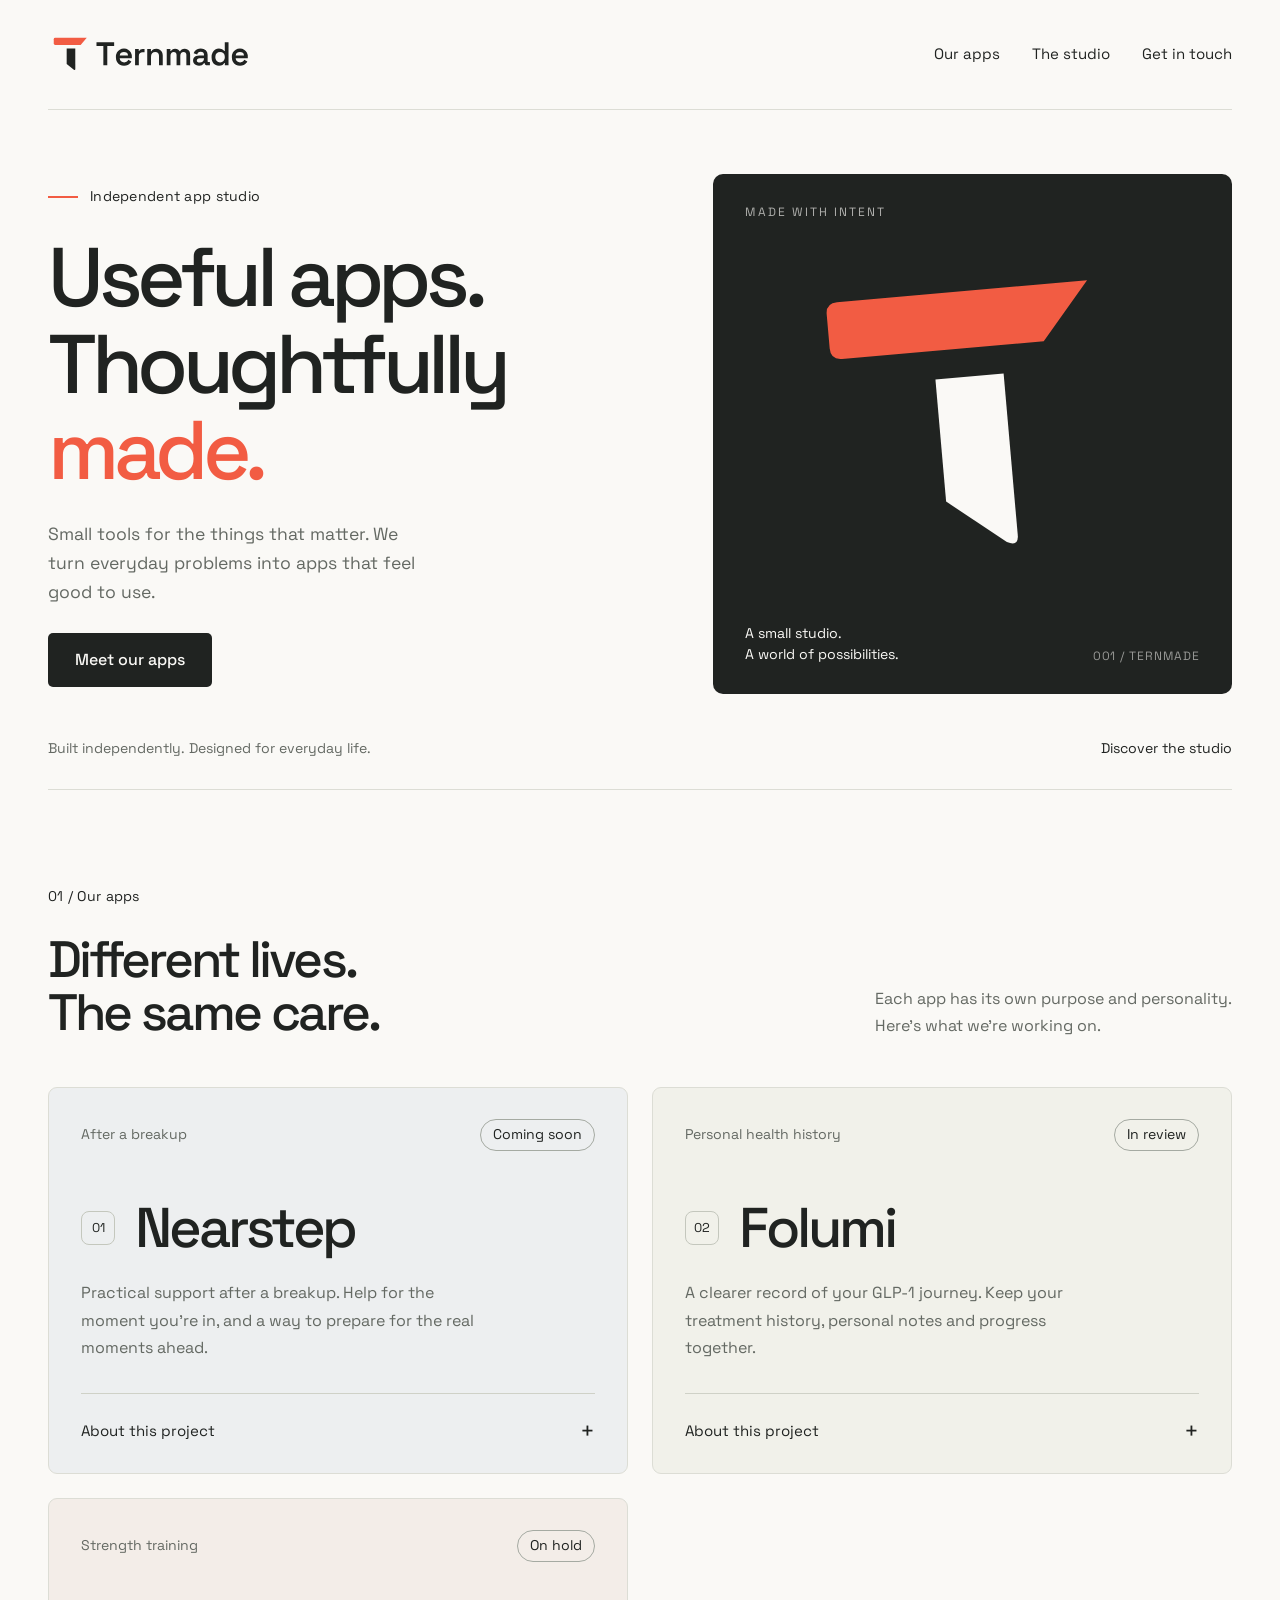
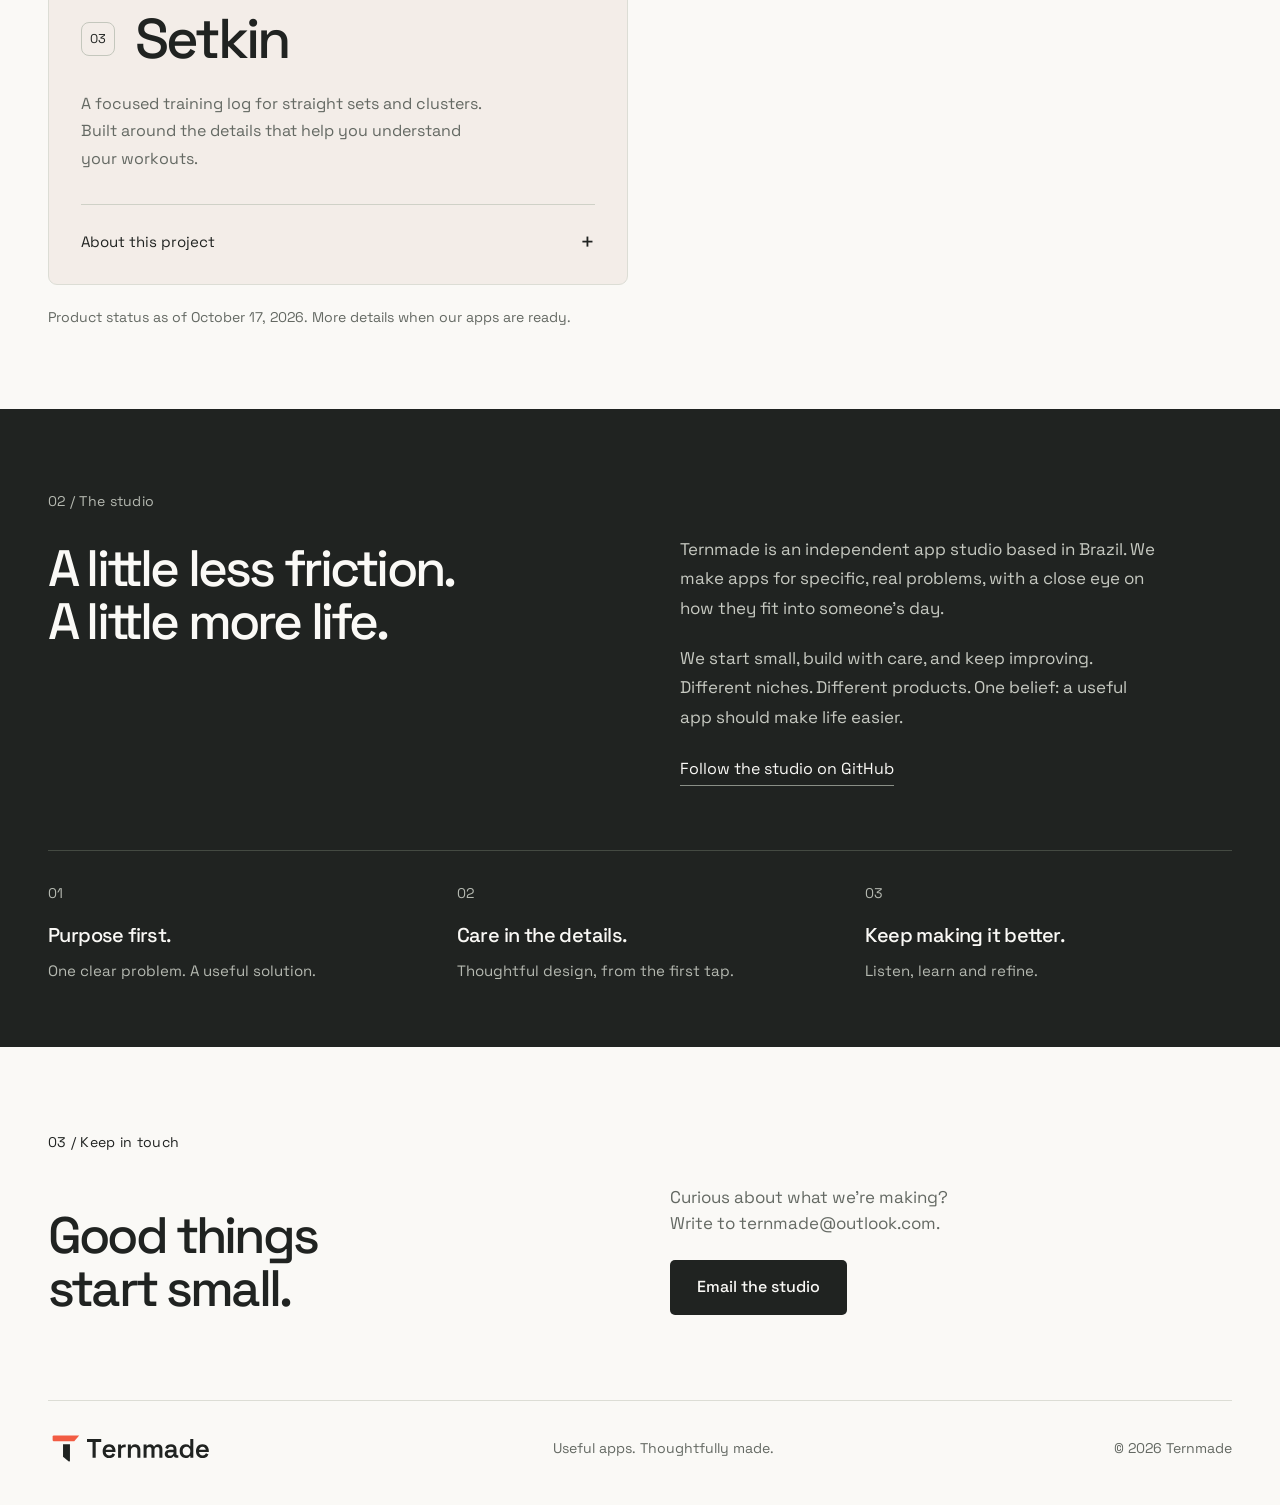
==== index.html @ 72290dca "Publish the studio site" ====
<!doctype html>
<html lang="en">
<head>
  <meta charset="utf-8">
  <meta name="viewport" content="width=device-width, initial-scale=1">
  <meta name="theme-color" content="#202321">
  <meta name="description" content="Ternmade is an independent app studio making useful, thoughtfully designed apps for everyday life.">
  <meta property="og:title" content="Ternmade — Independent app studio">
  <meta property="og:description" content="Useful apps. Thoughtfully made.">
  <meta property="og:type" content="website">
  <title>Ternmade — Independent app studio</title>
  <link rel="icon" href="assets/brand/favicon.svg" type="image/svg+xml">
  <link rel="apple-touch-icon" href="assets/brand/favicon-180.png">
  <link rel="preload" href="assets/fonts/SpaceGrotesk.ttf" as="font" type="font/ttf" crossorigin>
  <link rel="stylesheet" href="style.css">
  <script src="site.js" defer></script>
</head>
<body>
  <a class="skip" href="#main">Skip to content</a>
  <header class="header wrap">
    <a class="brand" href="#" aria-label="Ternmade home"><img src="assets/brand/logo-dark.svg" alt="Ternmade" width="253" height="58"></a>
    <nav aria-label="Main navigation"><a href="#work">Our apps</a><a href="#studio">The studio</a><a href="#contact">Get in touch</a></nav>
  </header>
  <main id="main">
    <section class="hero wrap" aria-labelledby="hero-title">
      <div class="hero-copy">
        <p class="eyebrow"><span class="mini-rule"></span> Independent app studio</p>
        <h1 id="hero-title">Useful apps.<br>Thoughtfully<br><span class="accent">made.</span></h1>
        <p class="intro">Small tools for the things that matter. We turn everyday problems into apps that feel good to use.</p>
        <a class="button" href="#work">Meet our apps</a>
      </div>
      <div class="hero-mark" aria-hidden="true">
        <span class="mark-label">MADE WITH INTENT</span>
        <svg class="large-mark" viewBox="0 0 128 128" focusable="false"><path class="wing" fill="#F25C43" d="M20 22H108L91 42H20Q16 42 16 38V26Q16 22 20 22Z"/><path fill="#FAF9F6" d="M52 52H76V109Q76 113 72 111L52 95Z"/></svg>
        <div class="mark-footer"><span>A small studio.<br>A world of possibilities.</span><span class="edition">001 / TERNMADE</span></div>
      </div>
      <div class="hero-base"><span>Built independently. Designed for everyday life.</span><a href="#studio">Discover the studio</a></div>
    </section>
    <section id="work" class="work wrap" aria-labelledby="work-title">
      <div class="section-head"><p class="eyebrow">01 / Our apps</p><h2 id="work-title">Different lives.<br>The same care.</h2><p>Each app has its own purpose and personality.<br>Here’s what we’re working on.</p></div>
      <div class="projects">
        <article class="project nearstep">
          <div class="project-top"><span class="project-category">After a breakup</span><span class="status">Coming soon</span></div>
          <div class="project-name"><span class="project-number">01</span><h3>Nearstep</h3></div>
          <p>Practical support after a breakup. Help for the moment you’re in, and a way to prepare for the real moments ahead.</p>
          <details><summary>About this project</summary><div class="details-content"><p>Preparing for the App Store and Google Play. Not available for download yet.</p><p>Nearstep is not therapy, medical care or emergency support. <a href="https://ternmade.github.io/nearstep/">Support and privacy</a>.</p></div></details>
        </article>
        <article class="project folumi">
          <div class="project-top"><span class="project-category">Personal health history</span><span class="status">In review</span></div>
          <div class="project-name"><span class="project-number">02</span><h3>Folumi</h3></div>
          <p>A clearer record of your GLP-1 journey. Keep your treatment history, personal notes and progress together.</p>
          <details><summary>About this project</summary><div class="details-content"><p>Submitted to the App Store for review on October 17, 2026. Not available for download yet.</p><p>Folumi is a personal record and does not replace care from a health professional. <a href="https://ternmade.github.io/folumi/">Support and privacy</a>.</p></div></details>
        </article>
        <article class="project setkin">
          <div class="project-top"><span class="project-category">Strength training</span><span class="status">On hold</span></div>
          <div class="project-name"><span class="project-number">03</span><h3>Setkin</h3></div>
          <p>A focused training log for straight sets and clusters. Built around the details that help you understand your workouts.</p>
          <details><summary>About this project</summary><div class="details-content"><p>The first local prototype is preserved while we focus on Nearstep and Folumi. Setkin is not available for public download.</p><p>The name and product direction may evolve as development resumes.</p></div></details>
        </article>
      </div>
      <p class="portfolio-note">Product status as of October 17, 2026. More details when our apps are ready.</p>
    </section>
    <section id="studio" class="studio" aria-labelledby="studio-title">
      <div class="wrap studio-grid">
        <div><p class="eyebrow">02 / The studio</p><h2 id="studio-title">A little less friction.<br>A little more life.</h2></div>
        <div class="studio-copy"><p>Ternmade is an independent app studio based in Brazil. We make apps for specific, real problems, with a close eye on how they fit into someone’s day.</p><p>We start small, build with care, and keep improving. Different niches. Different products. One belief: a useful app should make life easier.</p><a class="text-link" href="https://github.com/Ternmade" target="_blank" rel="noopener noreferrer">Follow the studio on GitHub</a></div>
      </div>
      <div class="wrap principles"><div><span class="principle-number">01</span><h3>Purpose first.</h3><p>One clear problem. A useful solution.</p></div><div><span class="principle-number">02</span><h3>Care in the details.</h3><p>Thoughtful design, from the first tap.</p></div><div><span class="principle-number">03</span><h3>Keep making it better.</h3><p>Listen, learn and refine.</p></div></div>
    </section>
    <section id="contact" class="contact wrap" aria-labelledby="contact-title">
      <p class="eyebrow">03 / Keep in touch</p><div class="contact-row"><h2 id="contact-title">Good things<br>start small.</h2><div><p>Curious about what we’re making?<br>Write to <a href="mailto:ternmade@outlook.com">ternmade@outlook.com</a>.</p><a class="button" href="mailto:ternmade@outlook.com">Email the studio</a></div></div>
    </section>
  </main>
  <footer class="footer wrap"><a href="#" aria-label="Back to top"><img src="assets/brand/logo-dark.svg" width="195" height="44" alt="Ternmade"></a><span>Useful apps. Thoughtfully made.</span><small>© 2026 Ternmade</small></footer>
</body>
</html>
---- style.css ----
@font-face{font-family:Space;src:url('assets/fonts/SpaceGrotesk.ttf') format('truetype');font-weight:300 700;font-display:swap}
:root{--ink:#202321;--paper:#FAF9F6;--coral:#F25C43;--muted:#646963;--line:#DCDDD5;--font:Space,Arial,sans-serif}
*{box-sizing:border-box}html{scroll-behavior:smooth;scroll-padding-top:2rem}body{margin:0;background:var(--paper);color:var(--ink);font-family:var(--font);font-size:1rem;line-height:1.55}a{color:inherit;text-decoration:none}button,a,summary{-webkit-tap-highlight-color:transparent}a:focus-visible,summary:focus-visible{outline:3px solid var(--coral);outline-offset:5px}img{max-width:100%;display:block;height:auto}h1,h2,h3,p{margin:0}h1,h2,h3{font-weight:500;line-height:1.04}h1{font-size:clamp(3.5rem,6.5vw,6.25rem);letter-spacing:-.065em}h2{font-size:clamp(2.4rem,4vw,3.8rem);letter-spacing:-.055em}h3{font-size:1.4rem;letter-spacing:-.03em}.wrap{width:min(1216px,calc(100% - 96px));margin-inline:auto}.header{display:flex;align-items:center;justify-content:space-between;padding-block:30px;border-bottom:1px solid var(--line)}.brand{width:205px}.header nav{display:flex;gap:32px;font-size:.94rem}.header nav a{border-bottom:1px solid transparent;padding-block:6px}.header nav a:hover{border-color:var(--ink)}.skip{position:absolute;top:-100px;left:1rem;z-index:9;background:var(--ink);color:white;padding:1rem}.skip:focus{top:1rem}.eyebrow{font-size:.88rem;letter-spacing:.02em;display:flex;align-items:center;gap:12px}.mini-rule{width:30px;height:2px;background:var(--coral)}.hero{padding-top:64px;display:grid;grid-template-columns:1.16fr 1fr;gap:44px 64px;align-items:stretch}.hero-copy{padding-top:12px}.hero-copy .eyebrow{margin-bottom:26px}.accent{color:var(--coral)}.intro{max-width:390px;color:var(--muted);font-size:1.1rem;line-height:1.65;margin:26px 0}.button{display:inline-flex;align-items:center;justify-content:center;background:var(--ink);color:var(--paper);font-weight:500;font-size:1rem;padding:15px 27px;border-radius:5px;min-height:48px;transition:background .18s,transform .18s}.button:hover{background:#373D37;transform:translateY(-2px)}.hero-mark{background:var(--ink);min-height:520px;border-radius:10px;display:flex;flex-direction:column;justify-content:space-between;padding:29px 32px;position:relative;overflow:hidden}.mark-label{color:var(--paper);font-size:.75rem;letter-spacing:.17em;opacity:.65}.large-mark{width:min(90%,365px);height:auto;align-self:center;margin:5px 0 28px;transform:rotate(-5deg)}.hero-mark .wing{transform-origin:center;transition:transform .8s}.hero-mark:hover .wing{transform:translateX(3px)}.mark-footer{display:flex;justify-content:space-between;align-items:flex-end;color:var(--paper);font-size:.88rem;line-height:1.5}.edition{font-size:.75rem;letter-spacing:.08em;opacity:.55}.hero-base{grid-column:1/-1;border-bottom:1px solid var(--line);padding-bottom:29px;display:flex;justify-content:space-between;gap:20px;font-size:.88rem;color:var(--muted)}.hero-base a{color:var(--ink)}.work{padding-block:96px 80px;scroll-margin-top:40px}.section-head{display:grid;grid-template-columns:1fr 1.5fr;gap:25px 40px;align-items:end;margin-bottom:48px}.section-head .eyebrow{grid-column:1/-1}.section-head>p:last-child{color:var(--muted);max-width:410px;justify-self:end;line-height:1.7}.projects{display:grid;grid-template-columns:1fr 1fr;gap:24px}.project{border:1px solid var(--line);border-radius:9px;min-width:0;padding:31px 32px 24px;background:#F1F1EA}.project.setkin{background:#F3EDE8}.project.nearstep{background:#EDEFF0}.details-content a{border-bottom:1px solid #A5AAA2}.project-top{display:flex;justify-content:space-between;gap:15px;align-items:center;font-size:.88rem}.project-category{color:var(--muted)}.status{border:1px solid #A5AAA2;border-radius:50px;padding:4px 12px;white-space:nowrap}.project-name{display:flex;align-items:center;gap:20px;padding-block:48px 22px}.project-number{font-size:.8rem;border:1px solid #C4C7BD;display:grid;place-items:center;width:34px;height:34px;border-radius:8px}.project-name h3{font-size:3.5rem;letter-spacing:-.055em}.project>p{max-width:410px;color:var(--muted);line-height:1.7;margin-bottom:32px}.project details{border-top:1px solid #CFD1C7;padding-top:18px}.project summary{cursor:pointer;display:flex;justify-content:space-between;align-items:center;gap:16px;font-size:.94rem;list-style:none;min-height:30px}.project summary::-webkit-details-marker{display:none}.project summary:after{content:'+';font-size:1.5rem;font-weight:400}.project details[open] summary:after{content:'−'}.details-content{padding-top:16px;color:var(--muted);font-size:.94rem}.details-content p+p{margin-top:12px}.portfolio-note{margin-top:22px;font-size:.88rem;color:var(--muted)}.studio{background:var(--ink);color:var(--paper);padding:82px 0 64px;scroll-margin-top:20px}.studio-grid{display:grid;grid-template-columns:1fr 1fr;gap:80px}.studio .eyebrow{color:#B5B9B1;margin-bottom:29px}.studio-copy{padding-top:44px;max-width:475px}.studio-copy p{font-size:1.06rem;line-height:1.75;color:#C6C9C1}.studio-copy p+p{margin-top:20px}.text-link{display:inline-block;border-bottom:1px solid #8A8F87;margin-top:24px;padding-bottom:4px}.text-link:hover{color:#FF7B64}.principles{display:grid;grid-template-columns:1fr 1fr 1fr;gap:42px;margin-top:64px;padding-top:32px;border-top:1px solid #444A42}.principle-number{color:#B5B9B1;font-size:.88rem;display:block;margin-bottom:20px}.principles h3{font-size:1.25rem;margin-bottom:13px}.principles p{color:#B5B9B1;font-size:.94rem;line-height:1.6}.contact{padding-block:85px}.contact .eyebrow{margin-bottom:30px}.contact-row{display:grid;grid-template-columns:1fr 1fr;align-items:end;gap:60px}.contact-row p{font-size:1.06rem;color:var(--muted);margin-bottom:24px}.footer{display:flex;justify-content:space-between;align-items:center;gap:22px;border-top:1px solid var(--line);padding-block:28px 36px;font-size:.88rem}.footer img{width:165px}.footer span{color:var(--muted)}.footer small{font-size:.88rem;color:var(--muted)}
@media(min-width:1600px){.hero{padding-top:84px}}
@media(max-width:1000px){.wrap{width:calc(100% - 64px)}.hero{gap:35px}.hero-mark{min-height:470px;padding:26px}.hero-copy h1{font-size:4.25rem}.hero-copy .intro{font-size:1rem}.edition{display:none}.project{padding:25px}.project-top{align-items:flex-start;flex-direction:column;gap:10px}.project-name h3{font-size:3rem}.studio-grid{gap:45px}.footer{flex-wrap:wrap}.section-head>p:last-child{max-width:350px}}
@media(max-width:700px){.wrap{width:calc(100% - 40px)}.header{padding-block:22px;gap:20px}.brand{width:165px}.header nav{gap:18px;font-size:.88rem}.header nav a:nth-child(2),.header nav a:nth-child(3){display:none}.hero{padding-top:42px;grid-template-columns:1fr;gap:30px}.hero-copy{padding-top:0}.hero-copy h1{font-size:clamp(3.8rem,14vw,5rem)}.hero-copy .eyebrow{margin-bottom:24px}.intro{max-width:360px}.hero-mark{min-height:365px;max-height:440px;margin-top:6px;padding:25px}.large-mark{width:230px;margin:-10px 0 10px;transform:rotate(-5deg)}.mark-footer{font-size:.88rem}.edition{display:block}.hero-base{flex-direction:column;gap:7px;padding-bottom:22px}.work{padding-block:58px}.section-head{grid-template-columns:1fr;gap:22px;margin-bottom:30px}.section-head>p:last-child{justify-self:start;max-width:100%}.projects{grid-template-columns:1fr;gap:18px}.project{padding:25px}.project-top{flex-direction:row;align-items:center;gap:16px}.project-name{padding-top:36px}.project-name h3{font-size:3rem}.studio{padding-block:54px 44px}.studio-grid{grid-template-columns:1fr;gap:24px}.studio-copy{padding-top:0}.studio .eyebrow{margin-bottom:24px}.principles{grid-template-columns:1fr;gap:26px;margin-top:36px;padding-top:28px}.principles>div{display:grid;grid-template-columns:35px 1fr;gap:8px 10px}.principle-number{grid-row:1/3;margin:2px 0 0}.principles h3{margin:0}.principles p{grid-column:2}.contact{padding-block:54px}.contact-row{grid-template-columns:1fr;gap:26px}.footer{flex-direction:column;align-items:flex-start;gap:12px;padding-block:26px}.footer img{width:160px}.portfolio-note{font-size:.88rem}}
@media(max-width:360px){.project-top{align-items:flex-start;flex-direction:column}.header{gap:12px}.brand{width:150px}.hero-copy h1{font-size:3.4rem}.edition{display:none}}
@media(prefers-reduced-motion:reduce){html{scroll-behavior:auto}*,*:before,*:after{transition:none!important;animation:none!important}}
/* Keep enlarged text inside the layout instead of letting grid min-content
   sizing create horizontal scrolling. This also protects translated copy. */
h1,h2,h3,p{overflow-wrap:anywhere}
.hero>*,.section-head>*,.studio-grid>*,.contact-row>*,.principles>*{min-width:0}
.hero{grid-template-columns:minmax(0,1.16fr) minmax(0,1fr)}
.project-name h3{min-width:0}
.project-top,.mark-footer{flex-wrap:wrap}
.status{max-width:100%;white-space:normal}
@media(max-width:700px){.hero{grid-template-columns:minmax(0,1fr)}}
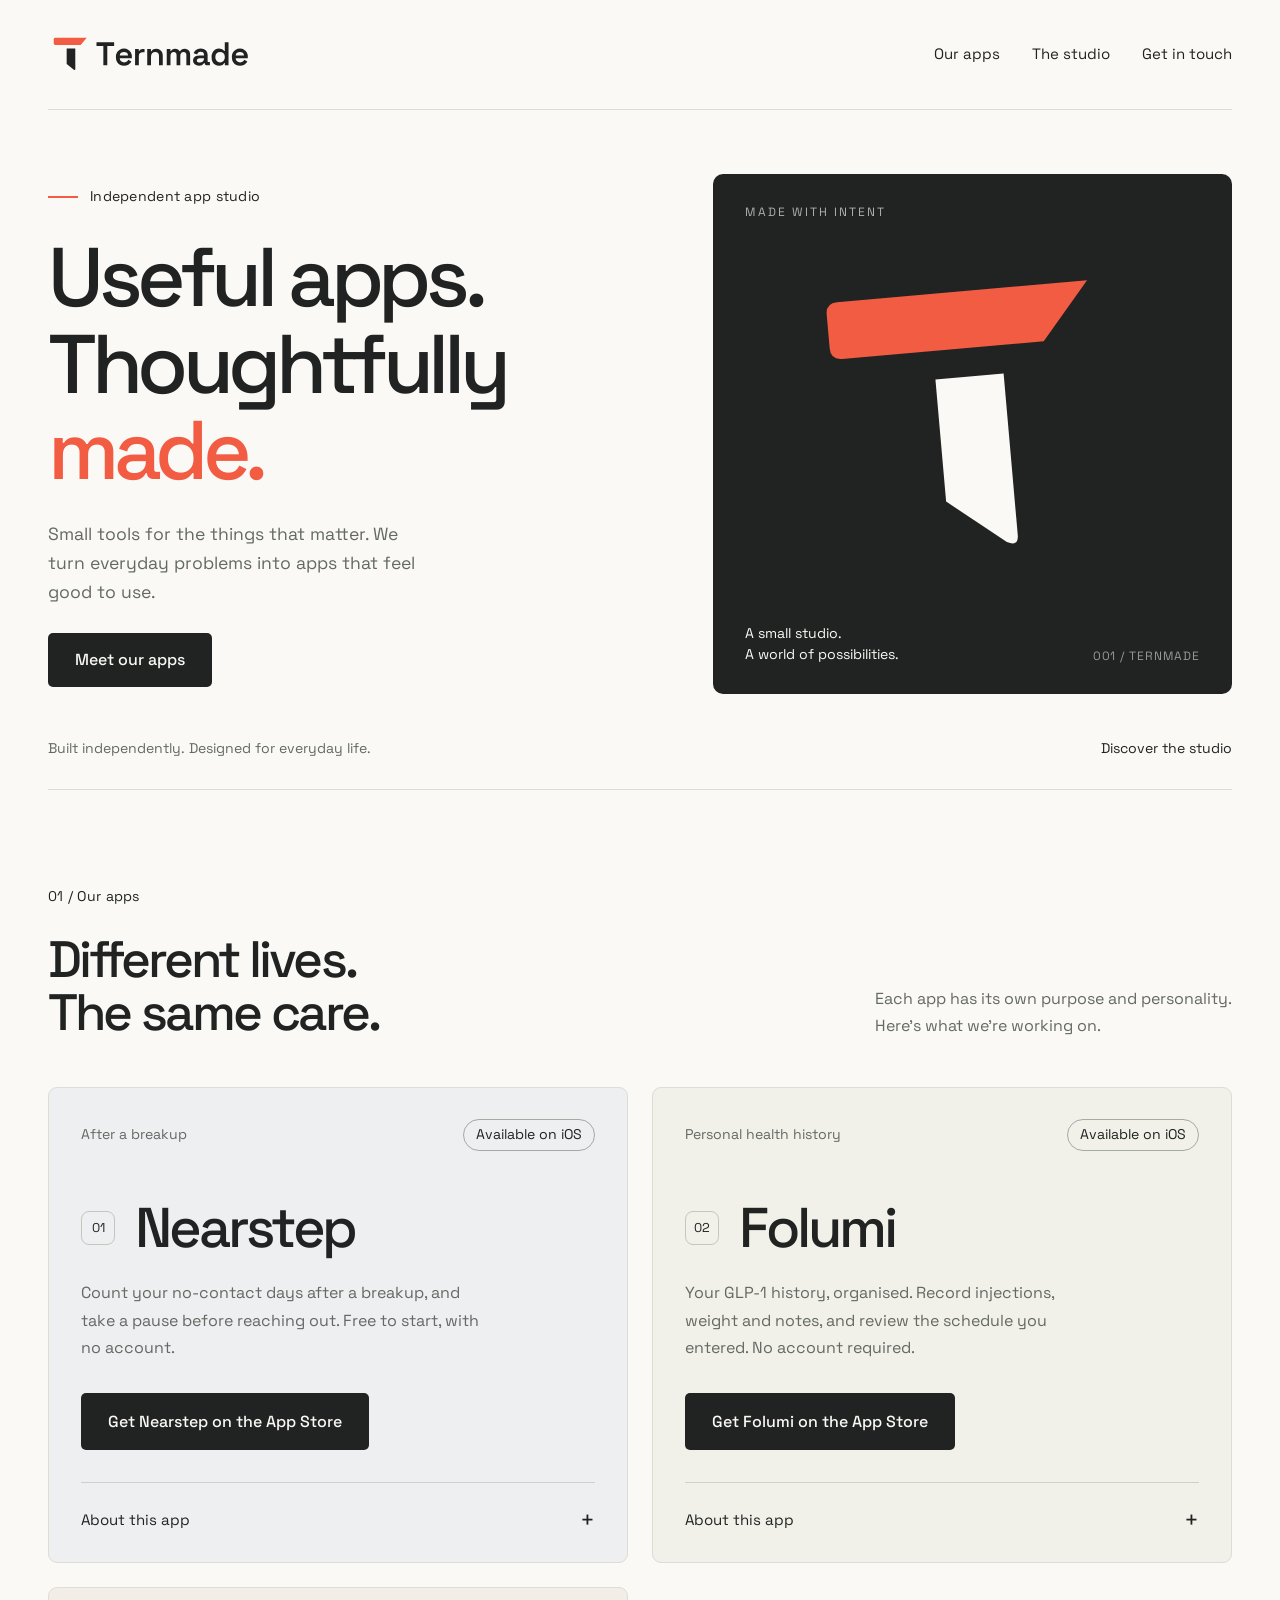
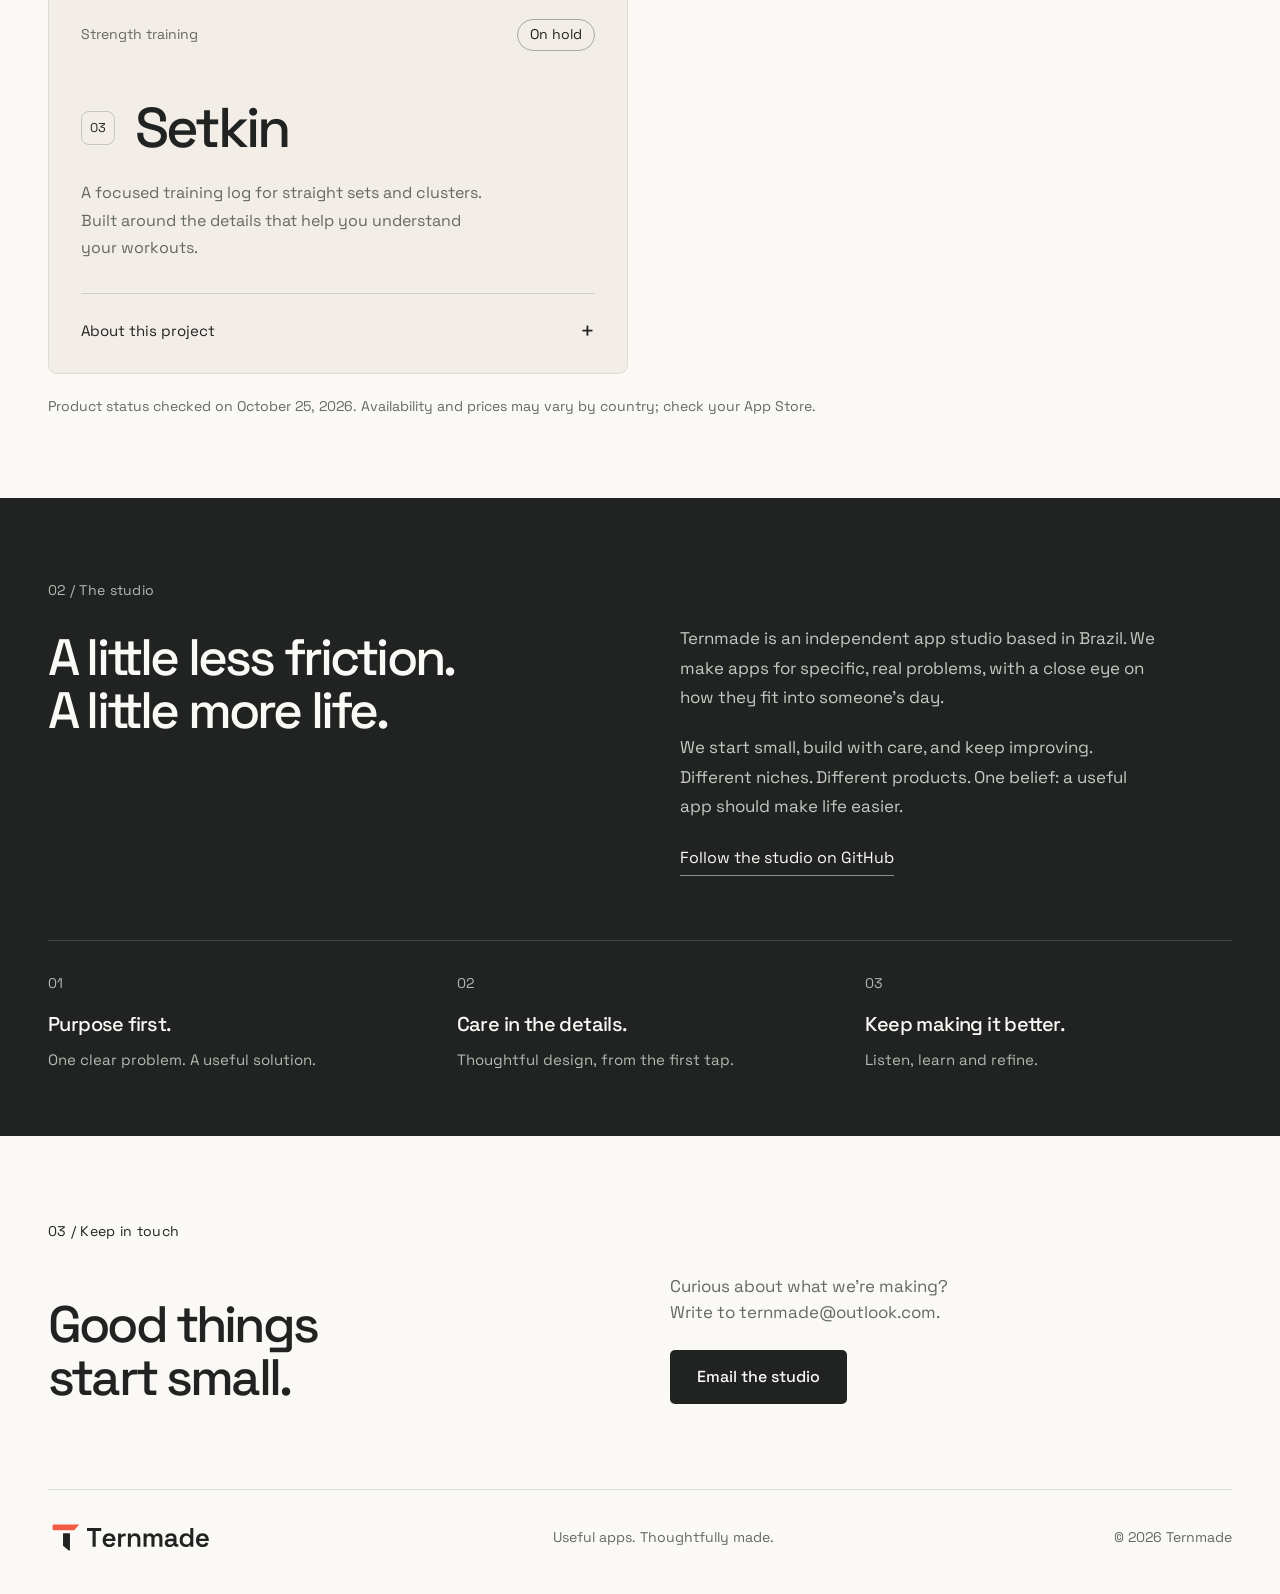
==== commit 45d54aec: "site: update available apps and search discovery metadata" ====
--- a/index.html
+++ b/index.html
@@ -8,6 +8,8 @@
   <meta property="og:title" content="Ternmade — Independent app studio">
   <meta property="og:description" content="Useful apps. Thoughtfully made.">
   <meta property="og:type" content="website">
+  <meta property="og:url" content="https://ternmade.com/">
+  <link rel="canonical" href="https://ternmade.com/">
   <title>Ternmade — Independent app studio</title>
   <link rel="icon" href="assets/brand/favicon.svg" type="image/svg+xml">
   <link rel="apple-touch-icon" href="assets/brand/favicon-180.png">
@@ -40,16 +42,18 @@
       <div class="section-head"><p class="eyebrow">01 / Our apps</p><h2 id="work-title">Different lives.<br>The same care.</h2><p>Each app has its own purpose and personality.<br>Here’s what we’re working on.</p></div>
       <div class="projects">
         <article class="project nearstep">
-          <div class="project-top"><span class="project-category">After a breakup</span><span class="status">Coming soon</span></div>
+          <div class="project-top"><span class="project-category">After a breakup</span><span class="status">Available on iOS</span></div>
           <div class="project-name"><span class="project-number">01</span><h3>Nearstep</h3></div>
-          <p>Practical support after a breakup. Help for the moment you’re in, and a way to prepare for the real moments ahead.</p>
-          <details><summary>About this project</summary><div class="details-content"><p>Preparing for the App Store and Google Play. Not available for download yet.</p><p>Nearstep is not therapy, medical care or emergency support. <a href="https://ternmade.github.io/nearstep/">Support and privacy</a>.</p></div></details>
+          <p>Count your no-contact days after a breakup, and take a pause before reaching out. Free to start, with no account.</p>
+          <p><a class="button" href="https://apps.apple.com/app/id6822081260">Get Nearstep on the App Store</a></p>
+          <details><summary>About this app</summary><div class="details-content"><p>Nearstep 2.2 is available on the App Store. Each chosen contact restarts the current count; necessary contact does not. History and earned skies stay. Nearstep Plus is an optional one-time purchase, with no subscription. Android is not publicly available yet.</p><p>Nearstep is not therapy, medical care or emergency support. <a href="https://ternmade.github.io/nearstep/">Explore Nearstep, support and privacy</a>.</p></div></details>
         </article>
         <article class="project folumi">
-          <div class="project-top"><span class="project-category">Personal health history</span><span class="status">In review</span></div>
+          <div class="project-top"><span class="project-category">Personal health history</span><span class="status">Available on iOS</span></div>
           <div class="project-name"><span class="project-number">02</span><h3>Folumi</h3></div>
-          <p>A clearer record of your GLP-1 journey. Keep your treatment history, personal notes and progress together.</p>
-          <details><summary>About this project</summary><div class="details-content"><p>Submitted to the App Store for review on October 17, 2026. Not available for download yet.</p><p>Folumi is a personal record and does not replace care from a health professional. <a href="https://ternmade.github.io/folumi/">Support and privacy</a>.</p></div></details>
+          <p>Your GLP-1 history, organised. Record injections, weight and notes, and review the schedule you entered. No account required.</p>
+          <p><a class="button" href="https://apps.apple.com/app/id6817809930">Get Folumi on the App Store</a></p>
+          <details><summary>About this app</summary><div class="details-content"><p>Folumi 0.1 is available free on the App Store. Records stay on your device; there is no cloud sync or automatic recovery. Android is not publicly available yet.</p><p>Folumi does not guide dosing or replace care from a health professional. <a href="https://ternmade.github.io/folumi/">Explore Folumi, support and privacy</a>.</p></div></details>
         </article>
         <article class="project setkin">
           <div class="project-top"><span class="project-category">Strength training</span><span class="status">On hold</span></div>
@@ -58,7 +62,7 @@
           <details><summary>About this project</summary><div class="details-content"><p>The first local prototype is preserved while we focus on Nearstep and Folumi. Setkin is not available for public download.</p><p>The name and product direction may evolve as development resumes.</p></div></details>
         </article>
       </div>
-      <p class="portfolio-note">Product status as of October 17, 2026. More details when our apps are ready.</p>
+      <p class="portfolio-note">Product status checked on October 25, 2026. Availability and prices may vary by country; check your App Store.</p>
     </section>
     <section id="studio" class="studio" aria-labelledby="studio-title">
       <div class="wrap studio-grid">
